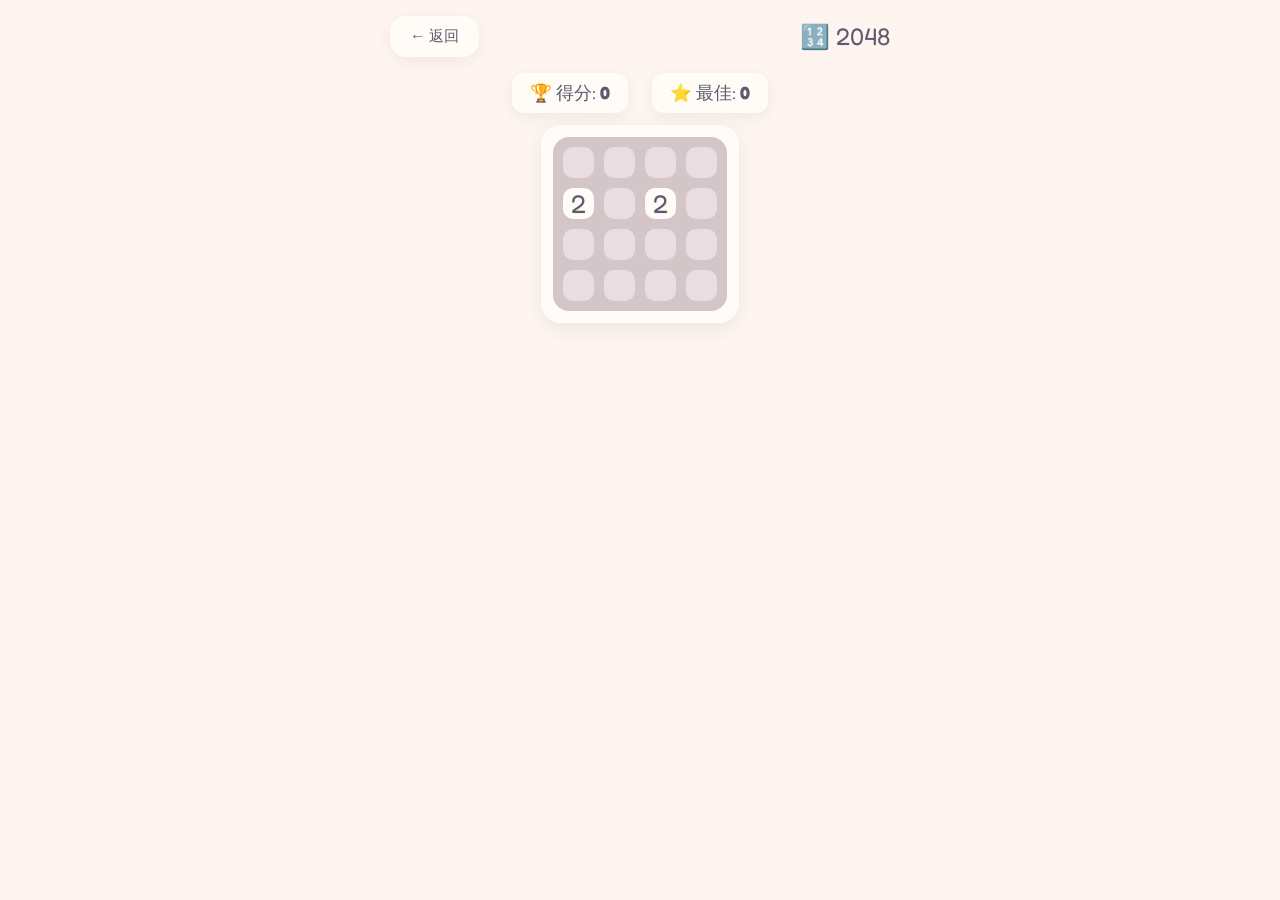
==== games/2048.html @ 721a524d "小游戏大厅：包含 6 款可玩小游戏的清新卡通风格网页 - 贪吃蛇、2048、记忆翻牌、扫雷、打地鼠、俄罗斯方块 - 清新马卡龙配色 + Fredoka One 字体 - 纯静态 HTML/CSS/JS" ====
<!DOCTYPE html>
<html lang="zh-CN">
<head>
  <meta charset="UTF-8">
  <meta name="viewport" content="width=device-width, initial-scale=1.0, user-scalable=no">
  <title>🔢 2048</title>
  <link href="https://fonts.googleapis.com/css2?family=Fredoka+One&family=Nunito:wght@400;600;700;800&display=swap" rel="stylesheet">
  <link rel="stylesheet" href="../css/style.css">
  <style>
    .grid-2048 {
      display: grid;
      grid-template-columns: repeat(4, 1fr);
      gap: 10px;
      width: 100%;
      max-width: 360px;
      background: #D4C5C9;
      border-radius: 16px;
      padding: 10px;
    }
    .cell-2048 {
      aspect-ratio: 1;
      background: #E8DDE0;
      border-radius: 10px;
      display: flex;
      align-items: center;
      justify-content: center;
      font-family: var(--font-display);
      font-size: 1.6rem;
      color: #776e70;
      transition: transform 0.12s var(--ease-bounce);
    }
    .cell-2048[data-value="2"] { background: #FFFBF7; color: #5C5C6E; }
    .cell-2048[data-value="4"] { background: #FFE8D6; color: #5C5C6E; }
    .cell-2048[data-value="8"] { background: #FFDAC1; color: #5C5C6E; }
    .cell-2048[data-value="16"] { background: #FFB5C2; color: #fff; font-size: 1.45rem; }
    .cell-2048[data-value="32"] { background: #FF9AA2; color: #fff; font-size: 1.45rem; }
    .cell-2048[data-value="64"] { background: #FF7B7B; color: #fff; font-size: 1.45rem; }
    .cell-2048[data-value="128"] { background: #FFDAC1; color: #fff; font-size: 1.25rem; }
    .cell-2048[data-value="256"] { background: #E2F0CB; color: #5C5C6E; font-size: 1.25rem; }
    .cell-2048[data-value="512"] { background: #B5EAD7; color: #5C5C6E; font-size: 1.25rem; }
    .cell-2048[data-value="1024"] { background: #B5D8EB; color: #fff; font-size: 1.1rem; }
    .cell-2048[data-value="2048"] { background: #C7CEEA; color: #fff; font-size: 1.1rem; animation: popIn 0.3s var(--ease-bounce); }
    .cell-2048[data-value="4096"] { background: #FFB5C2; color: #fff; font-size: 1rem; }
    .cell-2048.new-tile { animation: popIn 0.2s var(--ease-bounce); }
    .cell-2048.merged { animation: mergePop 0.25s var(--ease-bounce); }

    @keyframes mergePop {
      0% { transform: scale(0.85); }
      50% { transform: scale(1.15); }
      100% { transform: scale(1); }
    }

    @media (max-width: 420px) {
      .grid-2048 { gap: 6px; max-width: 300px; padding: 6px; }
      .cell-2048 { font-size: 1.2rem; border-radius: 8px; }
    }
  </style>
</head>
<body>
<div class="game-page">
  <div class="game-header">
    <button class="back-btn" onclick="window.location.href='../index.html'">← 返回</button>
    <span class="game-title">🔢 2048</span>
  </div>

  <div class="score-bar">
    <span class="score-item">🏆 得分: <strong id="score">0</strong></span>
    <span class="score-item">⭐ 最佳: <strong id="best">0</strong></span>
  </div>

  <div class="game-board">
    <div class="grid-2048" id="grid"></div>
  </div>

  <div class="dpad">
    <button class="dpad-btn dpad-up">▲</button>
    <button class="dpad-btn dpad-left">◀</button>
    <button class="dpad-btn dpad-right">▶</button>
    <button class="dpad-btn dpad-down">▼</button>
  </div>
</div>

<script src="../js/utils.js"></script>
<script>
(function() {
  const gridEl = document.getElementById('grid');
  const scoreEl = document.getElementById('score');
  const bestEl = document.getElementById('best');

  let grid = [];
  let score = 0;
  let bestScore = 0;

  function init() {
    grid = Array.from({ length: 4 }, () => Array(4).fill(0));
    score = 0;
    bestScore = loadBestScore('2048');
    scoreEl.textContent = '0';
    bestEl.textContent = bestScore;
    addRandomTile();
    addRandomTile();
    render();
  }

  function addRandomTile() {
    const empty = [];
    for (let r = 0; r < 4; r++)
      for (let c = 0; c < 4; c++)
        if (grid[r][c] === 0) empty.push({ r, c });
    if (empty.length === 0) return;
    const { r, c } = pickRandom(empty);
    grid[r][c] = Math.random() < 0.9 ? 2 : 4;
  }

  function render(mergedSet = null, newTiles = null) {
    gridEl.innerHTML = '';
    for (let r = 0; r < 4; r++) {
      for (let c = 0; c < 4; c++) {
        const cell = document.createElement('div');
        cell.className = 'cell-2048';
        const v = grid[r][c];
        cell.textContent = v || '';
        cell.dataset.value = v || '';
        const key = r * 4 + c;
        if (mergedSet && mergedSet.has(key)) cell.classList.add('merged');
        if (newTiles && newTiles.has(key)) cell.classList.add('new-tile');
        gridEl.appendChild(cell);
      }
    }
  }

  function move(dir) {
    const old = grid.map(row => [...row]);
    let merged = new Set();
    let newTiles = new Set();

    function slideRow(row) {
      let arr = row.filter(v => v !== 0);
      const mergedIdx = [];
      for (let i = 0; i < arr.length - 1; i++) {
        if (arr[i] === arr[i + 1]) {
          arr[i] *= 2;
          score += arr[i];
          mergedIdx.push(i);
          arr.splice(i + 1, 1);
        }
      }
      while (arr.length < 4) arr.push(0);
      return { arr, mergedIdx };
    }

    if (dir === 'left') {
      for (let r = 0; r < 4; r++) {
        const { arr, mergedIdx } = slideRow(grid[r]);
        mergedIdx.forEach(i => merged.add(r * 4 + i));
        for (let c = 0; c < 4; c++) {
          if (grid[r][c] !== arr[c] && arr[c] !== 0) newTiles.add(r * 4 + c);
          grid[r][c] = arr[c];
        }
      }
    } else if (dir === 'right') {
      for (let r = 0; r < 4; r++) {
        const rev = [...grid[r]].reverse();
        const { arr, mergedIdx } = slideRow(rev);
        const result = [...arr].reverse();
        mergedIdx.forEach(i => merged.add(r * 4 + (3 - i)));
        for (let c = 0; c < 4; c++) {
          if (grid[r][c] !== result[c] && result[c] !== 0) newTiles.add(r * 4 + c);
          grid[r][c] = result[c];
        }
      }
    } else if (dir === 'up') {
      for (let c = 0; c < 4; c++) {
        let col = [grid[0][c], grid[1][c], grid[2][c], grid[3][c]];
        const { arr, mergedIdx } = slideRow(col);
        mergedIdx.forEach(i => merged.add(i * 4 + c));
        for (let r = 0; r < 4; r++) {
          if (grid[r][c] !== arr[r] && arr[r] !== 0) newTiles.add(r * 4 + c);
          grid[r][c] = arr[r];
        }
      }
    } else if (dir === 'down') {
      for (let c = 0; c < 4; c++) {
        let col = [grid[3][c], grid[2][c], grid[1][c], grid[0][c]];
        const { arr, mergedIdx } = slideRow(col);
        const result = [...arr].reverse();
        mergedIdx.forEach(i => merged.add((3 - i) * 4 + c));
        for (let r = 0; r < 4; r++) {
          if (grid[r][c] !== result[r] && result[r] !== 0) newTiles.add(r * 4 + c);
          grid[r][c] = result[r];
        }
      }
    }

    // Check if grid changed
    const changed = !grid.every((row, r) => row.every((v, c) => v === old[r][c]));
    if (!changed) return;

    addRandomTile();
    scoreEl.textContent = score;

    if (score > bestScore) {
      bestScore = score;
      saveBestScore('2048', score);
      bestEl.textContent = bestScore;
    }

    render(merged, newTiles);

    // Check win/lose
    if (grid.some(row => row.some(v => v >= 2048))) {
      setTimeout(() => {
        showConfetti(80);
        showModal({
          emoji: '🎉',
          title: '恭喜！',
          message: `你达到了 2048！\n得分: ${score}`,
          buttons: [
            { text: '继续挑战', cls: 'btn-primary', onClick: () => {} },
            { text: '再来一局', cls: 'btn-mint', onClick: init },
            { text: '返回大厅', cls: 'btn-secondary', onClick: () => { window.location.href = '../index.html'; } }
          ]
        });
      }, 300);
    }

    if (isGameOver()) {
      setTimeout(() => {
        showModal({
          emoji: '😢',
          title: '游戏结束',
          message: `无法移动了！\n得分: ${score}`,
          buttons: [
            { text: '再来一局', cls: 'btn-primary', onClick: init },
            { text: '返回大厅', cls: 'btn-secondary', onClick: () => { window.location.href = '../index.html'; } }
          ]
        });
      }, 400);
    }
  }

  function isGameOver() {
    for (let r = 0; r < 4; r++)
      for (let c = 0; c < 4; c++) {
        if (grid[r][c] === 0) return false;
        if (r < 3 && grid[r][c] === grid[r + 1][c]) return false;
        if (c < 3 && grid[r][c] === grid[r][c + 1]) return false;
      }
    return true;
  }

  // Keyboard
  document.addEventListener('keydown', (e) => {
    const map = { ArrowUp: 'up', ArrowDown: 'down', ArrowLeft: 'left', ArrowRight: 'right', w: 'up', s: 'down', a: 'left', d: 'right' };
    if (map[e.key]) { move(map[e.key]); e.preventDefault(); }
  });

  // Swipe
  detectSwipe(gridEl, (dir) => move(dir));

  // D-pad
  setupDpad({
    up: () => move('up'),
    down: () => move('down'),
    left: () => move('left'),
    right: () => move('right'),
  });

  init();
})();
</script>
</body>
</html>
---- css/style.css ----
/* ===== CSS Variables ===== */
:root {
  --pink: #FFB5C2;
  --mint: #B5EAD7;
  --lavender: #C7CEEA;
  --peach: #FFDAC1;
  --light-green: #E2F0CB;
  --sky-blue: #B5D8EB;
  --warm-yellow: #FFF1B0;
  --white: #FFFBF7;
  --bg: #FFF5F0;
  --text: #5C5C6E;
  --text-light: #8A8A9E;

  --radius-card: 20px;
  --radius-btn: 16px;
  --radius-game: 12px;
  --shadow-soft: 0 4px 16px rgba(0,0,0,0.06);
  --shadow-hover: 0 8px 28px rgba(0,0,0,0.10);
  --shadow-card: 0 6px 20px rgba(0,0,0,0.07);

  --font-display: 'Fredoka One', cursive, sans-serif;
  --font-body: 'Nunito', 'Segoe UI', sans-serif;
  --ease-bounce: cubic-bezier(0.34, 1.56, 0.64, 1);
  --ease-smooth: cubic-bezier(0.4, 0, 0.2, 1);
}

/* ===== Reset & Base ===== */
*, *::before, *::after { box-sizing: border-box; margin: 0; padding: 0; }

html { font-size: 16px; -webkit-tap-highlight-color: transparent; }

body {
  font-family: var(--font-body);
  background: var(--bg);
  color: var(--text);
  min-height: 100vh;
  animation: fadeSlideIn 0.4s var(--ease-smooth) both;
  -webkit-font-smoothing: antialiased;
}

@keyframes fadeSlideIn {
  from { opacity: 0; transform: translateY(16px); }
  to { opacity: 1; transform: translateY(0); }
}

a { text-decoration: none; color: inherit; }
img { display: block; max-width: 100%; }

/* ===== Utility ===== */
.container { max-width: 900px; margin: 0 auto; padding: 24px 20px; }

/* ===== Header ===== */
.lobby-header { text-align: center; padding: 40px 20px 20px; }
.lobby-header .logo { font-size: 3rem; margin-bottom: 8px; }
.lobby-header h1 {
  font-family: var(--font-display);
  font-size: 2.6rem;
  color: var(--text);
  letter-spacing: 0.02em;
}
.lobby-header .subtitle {
  font-size: 1.1rem;
  color: var(--text-light);
  margin-top: 6px;
}

/* ===== Game Card Grid ===== */
.game-grid {
  display: grid;
  grid-template-columns: repeat(auto-fill, minmax(250px, 1fr));
  gap: 28px;
  padding: 8px 0 40px;
}

/* ===== Game Card ===== */
.game-card {
  display: flex;
  flex-direction: column;
  align-items: center;
  gap: 12px;
  padding: 36px 20px 28px;
  background: var(--white);
  border-radius: var(--radius-card);
  box-shadow: var(--shadow-card);
  cursor: pointer;
  transition: transform 0.3s var(--ease-bounce), box-shadow 0.3s var(--ease-smooth);
  user-select: none;
}
.game-card:hover {
  transform: scale(1.04);
  box-shadow: var(--shadow-hover);
}
.game-card:active { transform: scale(0.97); }
.game-card .card-icon { font-size: 3.6rem; line-height: 1; }
.game-card .card-title {
  font-family: var(--font-display);
  font-size: 1.35rem;
  color: var(--text);
}
.game-card .card-desc {
  font-size: 0.92rem;
  color: var(--text-light);
  text-align: center;
}

/* ===== Game Page Layout ===== */
.game-page {
  display: flex;
  flex-direction: column;
  align-items: center;
  min-height: 100vh;
  padding: 16px;
}

.game-header {
  display: flex;
  align-items: center;
  justify-content: space-between;
  width: 100%;
  max-width: 500px;
  margin-bottom: 16px;
}

.back-btn {
  display: inline-flex;
  align-items: center;
  gap: 6px;
  font-family: var(--font-body);
  font-size: 0.95rem;
  color: var(--text);
  background: var(--white);
  border: none;
  border-radius: var(--radius-btn);
  padding: 10px 20px;
  cursor: pointer;
  box-shadow: var(--shadow-soft);
  transition: transform 0.2s var(--ease-bounce), box-shadow 0.2s var(--ease-smooth);
}
.back-btn:hover { transform: scale(1.06); box-shadow: var(--shadow-hover); }
.back-btn:active { transform: scale(0.95); }

.game-title {
  font-family: var(--font-display);
  font-size: 1.5rem;
  color: var(--text);
}

/* ===== Score Display ===== */
.score-bar {
  display: flex;
  justify-content: center;
  gap: 24px;
  flex-wrap: wrap;
  width: 100%;
  max-width: 500px;
  margin-bottom: 12px;
}
.score-item {
  font-family: var(--font-display);
  font-size: 1.1rem;
  color: var(--text);
  background: var(--white);
  padding: 8px 18px;
  border-radius: 12px;
  box-shadow: var(--shadow-soft);
}

/* ===== Buttons ===== */
.btn {
  display: inline-block;
  font-family: var(--font-display);
  font-size: 1rem;
  border: none;
  border-radius: var(--radius-btn);
  padding: 12px 28px;
  cursor: pointer;
  box-shadow: var(--shadow-soft);
  transition: transform 0.2s var(--ease-bounce), box-shadow 0.2s var(--ease-smooth);
}
.btn:hover { transform: scale(1.05); }
.btn:active { transform: scale(0.95); }

.btn-primary { background: var(--pink); color: #fff; }
.btn-secondary { background: var(--lavender); color: #fff; }
.btn-mint { background: var(--mint); color: var(--text); }
.btn-peach { background: var(--peach); color: var(--text); }

/* ===== Modal ===== */
.modal-overlay {
  position: fixed; inset: 0;
  background: rgba(0,0,0,0.3);
  display: flex; align-items: center; justify-content: center;
  z-index: 100;
  animation: fadeIn 0.2s var(--ease-smooth) both;
}
@keyframes fadeIn { from { opacity: 0; } to { opacity: 1; } }

.modal {
  background: var(--white);
  border-radius: var(--radius-card);
  padding: 36px 28px 28px;
  text-align: center;
  max-width: 340px;
  width: 90%;
  box-shadow: var(--shadow-hover);
  animation: popIn 0.35s var(--ease-bounce) both;
}
@keyframes popIn {
  from { opacity: 0; transform: scale(0.8); }
  to { opacity: 1; transform: scale(1); }
}
.modal .modal-emoji { font-size: 3.5rem; margin-bottom: 12px; }
.modal .modal-title {
  font-family: var(--font-display);
  font-size: 1.5rem;
  color: var(--text);
  margin-bottom: 8px;
}
.modal .modal-msg {
  font-size: 1rem;
  color: var(--text-light);
  margin-bottom: 20px;
  line-height: 1.5;
}
.modal .btn { margin: 4px 6px; }

/* ===== Confetti ===== */
.confetti-piece {
  position: fixed;
  width: 10px; height: 10px;
  border-radius: 2px;
  z-index: 200;
  pointer-events: none;
  animation: confettiFall linear forwards;
}
@keyframes confettiFall {
  0% { opacity: 1; transform: translateY(0) rotate(0deg) scale(1); }
  100% { opacity: 0; transform: translateY(100vh) rotate(720deg) scale(0.3); }
}

/* ===== Game Board Common ===== */
.game-board {
  background: var(--white);
  border-radius: var(--radius-card);
  box-shadow: var(--shadow-card);
  padding: 12px;
  touch-action: manipulation;
}

/* ===== Mobile D-Pad ===== */
.dpad {
  display: none;
  grid-template-areas: ". up ." "left . right" ". down .";
  grid-template-columns: repeat(3, 56px);
  grid-template-rows: repeat(3, 56px);
  gap: 6px;
  margin-top: 16px;
}
.dpad.visible { display: grid; }
.dpad-btn {
  width: 56px; height: 56px;
  border: none; border-radius: 14px;
  background: var(--white);
  box-shadow: var(--shadow-soft);
  font-size: 1.4rem;
  cursor: pointer;
  display: flex; align-items: center; justify-content: center;
  transition: transform 0.1s ease, box-shadow 0.1s ease;
  -webkit-user-select: none; user-select: none;
  touch-action: manipulation;
}
.dpad-btn:active { transform: scale(0.9); box-shadow: inset 0 2px 6px rgba(0,0,0,0.1); }
.dpad-up { grid-area: up; }
.dpad-down { grid-area: down; }
.dpad-left { grid-area: left; }
.dpad-right { grid-area: right; }

/* ===== Responsive ===== */
@media (max-width: 600px) {
  .lobby-header { padding: 28px 12px 12px; }
  .lobby-header h1 { font-size: 1.8rem; }
  .lobby-header .subtitle { font-size: 0.95rem; }
  .game-grid { grid-template-columns: repeat(2, 1fr); gap: 16px; padding: 8px 8px 32px; }
  .game-card { padding: 24px 12px 20px; gap: 8px; }
  .game-card .card-icon { font-size: 2.6rem; }
  .game-card .card-title { font-size: 1.1rem; }

  .game-header { padding: 0 4px; }
  .back-btn { padding: 8px 14px; font-size: 0.85rem; }
  .game-title { font-size: 1.2rem; }
  .score-bar { gap: 12px; }
  .score-item { font-size: 0.9rem; padding: 6px 12px; }

  .dpad.visible { display: grid; }

  .container { padding: 12px 12px; }
}
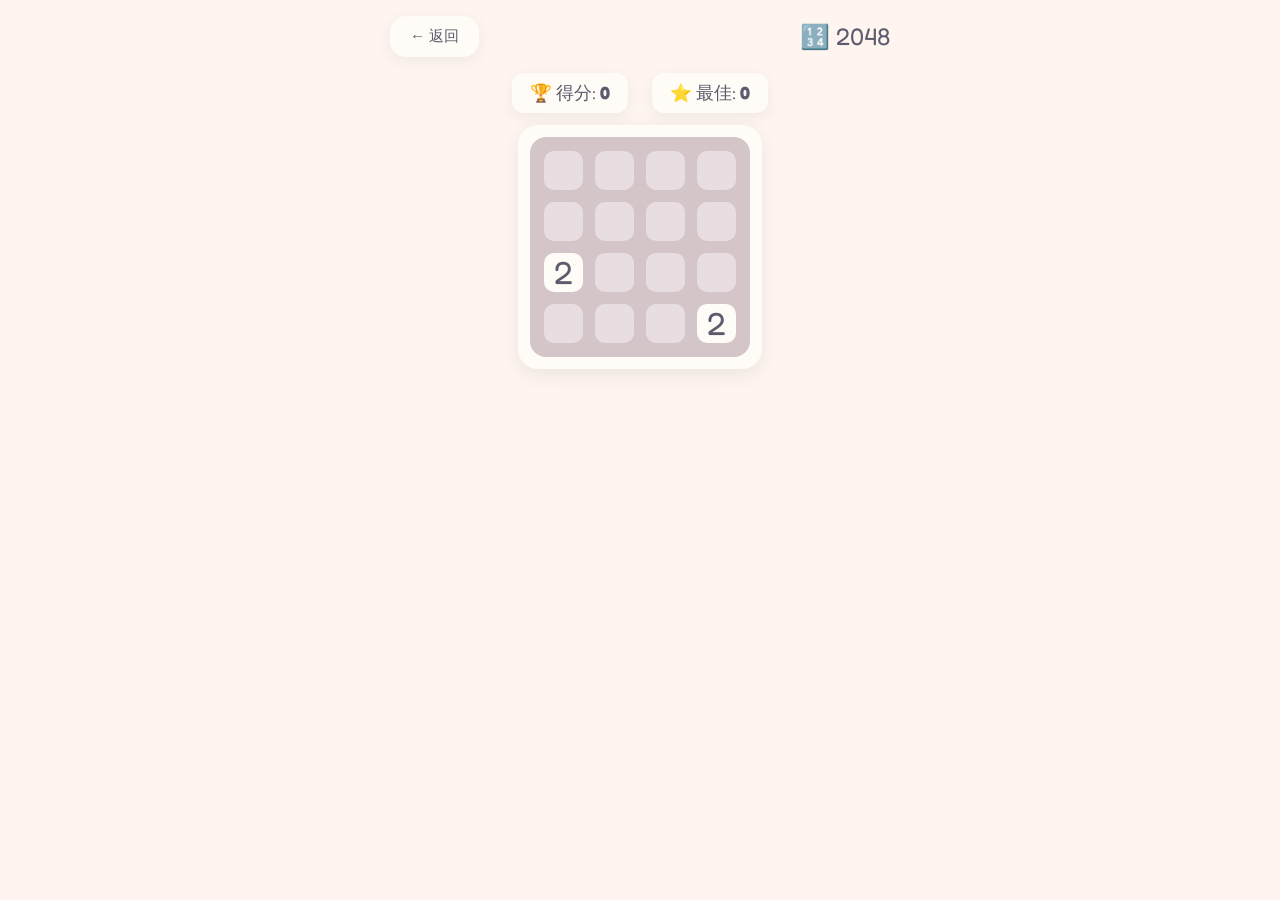
==== commit 17ff9082: "修复游戏 Bug：布局错误和尺寸过小 - 记忆翻牌：修复 class 名 game-board → memory-board，卡片从一列变为 4x4 网格 - 扫雷：修复 class 名 game-b" ====
--- a/games/2048.html
+++ b/games/2048.html
@@ -10,12 +10,12 @@
     .grid-2048 {
       display: grid;
       grid-template-columns: repeat(4, 1fr);
-      gap: 10px;
+      gap: 12px;
       width: 100%;
-      max-width: 360px;
+      max-width: 480px;
       background: #D4C5C9;
       border-radius: 16px;
-      padding: 10px;
+      padding: 14px;
     }
     .cell-2048 {
       aspect-ratio: 1;
@@ -25,7 +25,7 @@
       align-items: center;
       justify-content: center;
       font-family: var(--font-display);
-      font-size: 1.6rem;
+      font-size: 2rem;
       color: #776e70;
       transition: transform 0.12s var(--ease-bounce);
     }
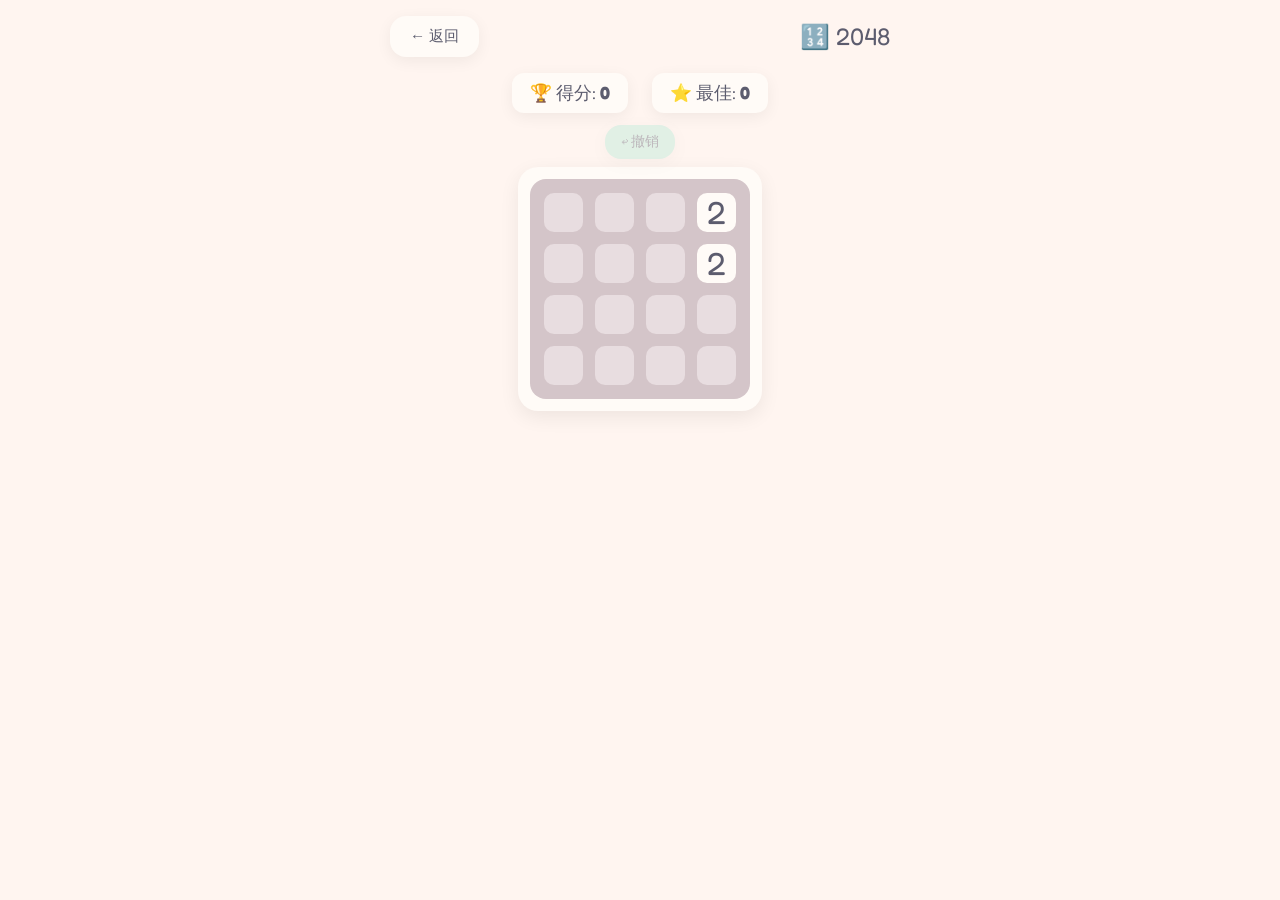
==== commit 81ec6921: "全面增强所有游戏的可玩性 贪吃蛇：暂停功能(P键)、慢/中/快三档速度、随机金色食物(⭐+3分)、粒子特效增强 2048：撤销功能(Ctrl+Z)、历史记录最多20步、合并动画更流畅 记忆翻牌：开局预" ====
--- a/games/2048.html
+++ b/games/2048.html
@@ -7,53 +7,25 @@
   <link href="https://fonts.googleapis.com/css2?family=Fredoka+One&family=Nunito:wght@400;600;700;800&display=swap" rel="stylesheet">
   <link rel="stylesheet" href="../css/style.css">
   <style>
-    .grid-2048 {
-      display: grid;
-      grid-template-columns: repeat(4, 1fr);
-      gap: 12px;
-      width: 100%;
-      max-width: 480px;
-      background: #D4C5C9;
-      border-radius: 16px;
-      padding: 14px;
-    }
-    .cell-2048 {
-      aspect-ratio: 1;
-      background: #E8DDE0;
-      border-radius: 10px;
-      display: flex;
-      align-items: center;
-      justify-content: center;
-      font-family: var(--font-display);
-      font-size: 2rem;
-      color: #776e70;
-      transition: transform 0.12s var(--ease-bounce);
-    }
+    .grid-2048 { display: grid; grid-template-columns: repeat(4, 1fr); gap: 12px; width: 100%; max-width: 480px; background: #D4C5C9; border-radius: 16px; padding: 14px; }
+    .cell-2048 { aspect-ratio: 1; background: #E8DDE0; border-radius: 10px; display: flex; align-items: center; justify-content: center; font-family: var(--font-display); font-size: 2rem; color: #776e70; transition: all 0.12s var(--ease-bounce); }
     .cell-2048[data-value="2"] { background: #FFFBF7; color: #5C5C6E; }
     .cell-2048[data-value="4"] { background: #FFE8D6; color: #5C5C6E; }
     .cell-2048[data-value="8"] { background: #FFDAC1; color: #5C5C6E; }
-    .cell-2048[data-value="16"] { background: #FFB5C2; color: #fff; font-size: 1.45rem; }
-    .cell-2048[data-value="32"] { background: #FF9AA2; color: #fff; font-size: 1.45rem; }
-    .cell-2048[data-value="64"] { background: #FF7B7B; color: #fff; font-size: 1.45rem; }
-    .cell-2048[data-value="128"] { background: #FFDAC1; color: #fff; font-size: 1.25rem; }
-    .cell-2048[data-value="256"] { background: #E2F0CB; color: #5C5C6E; font-size: 1.25rem; }
-    .cell-2048[data-value="512"] { background: #B5EAD7; color: #5C5C6E; font-size: 1.25rem; }
-    .cell-2048[data-value="1024"] { background: #B5D8EB; color: #fff; font-size: 1.1rem; }
-    .cell-2048[data-value="2048"] { background: #C7CEEA; color: #fff; font-size: 1.1rem; animation: popIn 0.3s var(--ease-bounce); }
-    .cell-2048[data-value="4096"] { background: #FFB5C2; color: #fff; font-size: 1rem; }
+    .cell-2048[data-value="16"] { background: #FFB5C2; color: #fff; font-size: 1.6rem; }
+    .cell-2048[data-value="32"] { background: #FF9AA2; color: #fff; font-size: 1.6rem; }
+    .cell-2048[data-value="64"] { background: #FF7B7B; color: #fff; font-size: 1.6rem; }
+    .cell-2048[data-value="128"] { background: #FFDAC1; color: #fff; font-size: 1.4rem; }
+    .cell-2048[data-value="256"] { background: #E2F0CB; color: #5C5C6E; font-size: 1.4rem; }
+    .cell-2048[data-value="512"] { background: #B5EAD7; color: #5C5C6E; font-size: 1.4rem; }
+    .cell-2048[data-value="1024"] { background: #B5D8EB; color: #fff; font-size: 1.2rem; }
+    .cell-2048[data-value="2048"] { background: #C7CEEA; color: #fff; font-size: 1.2rem; animation: tileWin 0.5s var(--ease-bounce); }
+    .cell-2048[data-value="4096"] { background: #FFB5C2; color: #fff; font-size: 1.1rem; }
     .cell-2048.new-tile { animation: popIn 0.2s var(--ease-bounce); }
     .cell-2048.merged { animation: mergePop 0.25s var(--ease-bounce); }
-
-    @keyframes mergePop {
-      0% { transform: scale(0.85); }
-      50% { transform: scale(1.15); }
-      100% { transform: scale(1); }
-    }
-
-    @media (max-width: 420px) {
-      .grid-2048 { gap: 6px; max-width: 300px; padding: 6px; }
-      .cell-2048 { font-size: 1.2rem; border-radius: 8px; }
-    }
+    @keyframes mergePop { 0% { transform: scale(0.7); } 50% { transform: scale(1.2); } 100% { transform: scale(1); } }
+    @keyframes tileWin { 0% { transform: scale(1); } 25% { transform: scale(1.25); } 50% { transform: scale(0.95); } 75% { transform: scale(1.1); } 100% { transform: scale(1); } }
+    @media (max-width: 500px) { .grid-2048 { gap: 8px; max-width: 360px; padding: 8px; } .cell-2048 { font-size: 1.5rem; border-radius: 8px; } }
   </style>
 </head>
 <body>
@@ -62,16 +34,14 @@
     <button class="back-btn" onclick="window.location.href='../index.html'">← 返回</button>
     <span class="game-title">🔢 2048</span>
   </div>
-
   <div class="score-bar">
     <span class="score-item">🏆 得分: <strong id="score">0</strong></span>
     <span class="score-item">⭐ 最佳: <strong id="best">0</strong></span>
   </div>
-
-  <div class="game-board">
-    <div class="grid-2048" id="grid"></div>
+  <div style="display:flex;gap:8px;margin-bottom:8px;">
+    <button class="btn btn-mint" id="undoBtn" style="font-size:0.85rem;padding:8px 16px;">↩ 撤销</button>
   </div>
-
+  <div class="game-board"><div class="grid-2048" id="grid"></div></div>
   <div class="dpad">
     <button class="dpad-btn dpad-up">▲</button>
     <button class="dpad-btn dpad-left">◀</button>
@@ -86,27 +56,35 @@
   const gridEl = document.getElementById('grid');
   const scoreEl = document.getElementById('score');
   const bestEl = document.getElementById('best');
+  const undoBtn = document.getElementById('undoBtn');
 
-  let grid = [];
-  let score = 0;
-  let bestScore = 0;
+  let grid = [], score = 0;
+  let history = [];
 
   function init() {
     grid = Array.from({ length: 4 }, () => Array(4).fill(0));
-    score = 0;
-    bestScore = loadBestScore('2048');
+    score = 0; history = [];
     scoreEl.textContent = '0';
-    bestEl.textContent = bestScore;
-    addRandomTile();
-    addRandomTile();
+    bestEl.textContent = loadBestScore('2048');
+    undoBtn.style.opacity = '0.4';
+    addRandomTile(); addRandomTile();
     render();
+  }
+
+  function saveState() { history.push({ grid: grid.map(r => [...r]), score }); if (history.length > 20) history.shift(); undoBtn.style.opacity = '1'; }
+
+  function undo() {
+    if (history.length === 0) return;
+    const prev = history.pop();
+    grid = prev.grid; score = prev.score;
+    scoreEl.textContent = score;
+    render();
+    if (history.length === 0) undoBtn.style.opacity = '0.4';
   }
 
   function addRandomTile() {
     const empty = [];
-    for (let r = 0; r < 4; r++)
-      for (let c = 0; c < 4; c++)
-        if (grid[r][c] === 0) empty.push({ r, c });
+    for (let r = 0; r < 4; r++) for (let c = 0; c < 4; c++) if (grid[r][c] === 0) empty.push({ r, c });
     if (empty.length === 0) return;
     const { r, c } = pickRandom(empty);
     grid[r][c] = Math.random() < 0.9 ? 2 : 4;
@@ -114,157 +92,76 @@
 
   function render(mergedSet = null, newTiles = null) {
     gridEl.innerHTML = '';
-    for (let r = 0; r < 4; r++) {
+    for (let r = 0; r < 4; r++)
       for (let c = 0; c < 4; c++) {
-        const cell = document.createElement('div');
-        cell.className = 'cell-2048';
-        const v = grid[r][c];
-        cell.textContent = v || '';
-        cell.dataset.value = v || '';
+        const cell = document.createElement('div'); cell.className = 'cell-2048';
+        const v = grid[r][c]; cell.textContent = v || ''; cell.dataset.value = v || '';
         const key = r * 4 + c;
         if (mergedSet && mergedSet.has(key)) cell.classList.add('merged');
         if (newTiles && newTiles.has(key)) cell.classList.add('new-tile');
         gridEl.appendChild(cell);
       }
-    }
   }
 
   function move(dir) {
     const old = grid.map(row => [...row]);
-    let merged = new Set();
-    let newTiles = new Set();
+    let merged = new Set(), newTiles = new Set();
 
     function slideRow(row) {
-      let arr = row.filter(v => v !== 0);
-      const mergedIdx = [];
-      for (let i = 0; i < arr.length - 1; i++) {
-        if (arr[i] === arr[i + 1]) {
-          arr[i] *= 2;
-          score += arr[i];
-          mergedIdx.push(i);
-          arr.splice(i + 1, 1);
-        }
-      }
+      let arr = row.filter(v => v !== 0); const mergedIdx = [];
+      for (let i = 0; i < arr.length - 1; i++) { if (arr[i] === arr[i + 1]) { arr[i] *= 2; score += arr[i]; mergedIdx.push(i); arr.splice(i + 1, 1); } }
       while (arr.length < 4) arr.push(0);
       return { arr, mergedIdx };
     }
 
-    if (dir === 'left') {
-      for (let r = 0; r < 4; r++) {
-        const { arr, mergedIdx } = slideRow(grid[r]);
-        mergedIdx.forEach(i => merged.add(r * 4 + i));
-        for (let c = 0; c < 4; c++) {
-          if (grid[r][c] !== arr[c] && arr[c] !== 0) newTiles.add(r * 4 + c);
-          grid[r][c] = arr[c];
-        }
+    const processors = {
+      left: () => {
+        for (let r = 0; r < 4; r++) { const { arr, mergedIdx } = slideRow(grid[r]); mergedIdx.forEach(i => merged.add(r * 4 + i)); for (let c = 0; c < 4; c++) { if (grid[r][c] !== arr[c] && arr[c] !== 0) newTiles.add(r * 4 + c); grid[r][c] = arr[c]; } }
+      },
+      right: () => {
+        for (let r = 0; r < 4; r++) { const rev = [...grid[r]].reverse(); const { arr, mergedIdx } = slideRow(rev); const result = [...arr].reverse(); mergedIdx.forEach(i => merged.add(r * 4 + (3 - i))); for (let c = 0; c < 4; c++) { if (grid[r][c] !== result[c] && result[c] !== 0) newTiles.add(r * 4 + c); grid[r][c] = result[c]; } }
+      },
+      up: () => {
+        for (let c = 0; c < 4; c++) { let col = [grid[0][c],grid[1][c],grid[2][c],grid[3][c]]; const { arr, mergedIdx } = slideRow(col); mergedIdx.forEach(i => merged.add(i * 4 + c)); for (let r = 0; r < 4; r++) { if (grid[r][c] !== arr[r] && arr[r] !== 0) newTiles.add(r * 4 + c); grid[r][c] = arr[r]; } }
+      },
+      down: () => {
+        for (let c = 0; c < 4; c++) { let col = [grid[3][c],grid[2][c],grid[1][c],grid[0][c]]; const { arr, mergedIdx } = slideRow(col); const result = [...arr].reverse(); mergedIdx.forEach(i => merged.add((3 - i) * 4 + c)); for (let r = 0; r < 4; r++) { if (grid[r][c] !== result[r] && result[r] !== 0) newTiles.add(r * 4 + c); grid[r][c] = result[r]; } }
       }
-    } else if (dir === 'right') {
-      for (let r = 0; r < 4; r++) {
-        const rev = [...grid[r]].reverse();
-        const { arr, mergedIdx } = slideRow(rev);
-        const result = [...arr].reverse();
-        mergedIdx.forEach(i => merged.add(r * 4 + (3 - i)));
-        for (let c = 0; c < 4; c++) {
-          if (grid[r][c] !== result[c] && result[c] !== 0) newTiles.add(r * 4 + c);
-          grid[r][c] = result[c];
-        }
-      }
-    } else if (dir === 'up') {
-      for (let c = 0; c < 4; c++) {
-        let col = [grid[0][c], grid[1][c], grid[2][c], grid[3][c]];
-        const { arr, mergedIdx } = slideRow(col);
-        mergedIdx.forEach(i => merged.add(i * 4 + c));
-        for (let r = 0; r < 4; r++) {
-          if (grid[r][c] !== arr[r] && arr[r] !== 0) newTiles.add(r * 4 + c);
-          grid[r][c] = arr[r];
-        }
-      }
-    } else if (dir === 'down') {
-      for (let c = 0; c < 4; c++) {
-        let col = [grid[3][c], grid[2][c], grid[1][c], grid[0][c]];
-        const { arr, mergedIdx } = slideRow(col);
-        const result = [...arr].reverse();
-        mergedIdx.forEach(i => merged.add((3 - i) * 4 + c));
-        for (let r = 0; r < 4; r++) {
-          if (grid[r][c] !== result[r] && result[r] !== 0) newTiles.add(r * 4 + c);
-          grid[r][c] = result[r];
-        }
-      }
-    }
+    };
+    processors[dir]();
 
-    // Check if grid changed
     const changed = !grid.every((row, r) => row.every((v, c) => v === old[r][c]));
     if (!changed) return;
 
+    saveState();
     addRandomTile();
     scoreEl.textContent = score;
-
-    if (score > bestScore) {
-      bestScore = score;
-      saveBestScore('2048', score);
-      bestEl.textContent = bestScore;
-    }
-
+    if (score > loadBestScore('2048')) { saveBestScore('2048', score); bestEl.textContent = score; }
     render(merged, newTiles);
 
-    // Check win/lose
     if (grid.some(row => row.some(v => v >= 2048))) {
-      setTimeout(() => {
-        showConfetti(80);
-        showModal({
-          emoji: '🎉',
-          title: '恭喜！',
-          message: `你达到了 2048！\n得分: ${score}`,
-          buttons: [
-            { text: '继续挑战', cls: 'btn-primary', onClick: () => {} },
-            { text: '再来一局', cls: 'btn-mint', onClick: init },
-            { text: '返回大厅', cls: 'btn-secondary', onClick: () => { window.location.href = '../index.html'; } }
-          ]
-        });
-      }, 300);
+      setTimeout(() => { showConfetti(80); showModal({ emoji: '🎉', title: '恭喜！', message: `你达到了 2048！\n得分: ${score}`, buttons: [{ text: '继续挑战', cls: 'btn-primary', onClick: () => {} }, { text: '再来一局', cls: 'btn-mint', onClick: init }, { text: '返回大厅', cls: 'btn-secondary', onClick: () => { window.location.href = '../index.html'; } }] }); }, 300);
     }
-
     if (isGameOver()) {
-      setTimeout(() => {
-        showModal({
-          emoji: '😢',
-          title: '游戏结束',
-          message: `无法移动了！\n得分: ${score}`,
-          buttons: [
-            { text: '再来一局', cls: 'btn-primary', onClick: init },
-            { text: '返回大厅', cls: 'btn-secondary', onClick: () => { window.location.href = '../index.html'; } }
-          ]
-        });
-      }, 400);
+      setTimeout(() => { showModal({ emoji: '😢', title: '游戏结束', message: `无法移动了！\n得分: ${score}`, buttons: [{ text: '再来一局', cls: 'btn-primary', onClick: init }, { text: '返回大厅', cls: 'btn-secondary', onClick: () => { window.location.href = '../index.html'; } }] }); }, 400);
     }
   }
 
   function isGameOver() {
-    for (let r = 0; r < 4; r++)
-      for (let c = 0; c < 4; c++) {
-        if (grid[r][c] === 0) return false;
-        if (r < 3 && grid[r][c] === grid[r + 1][c]) return false;
-        if (c < 3 && grid[r][c] === grid[r][c + 1]) return false;
-      }
+    for (let r = 0; r < 4; r++) for (let c = 0; c < 4; c++) { if (grid[r][c] === 0) return false; if (r < 3 && grid[r][c] === grid[r + 1][c]) return false; if (c < 3 && grid[r][c] === grid[r][c + 1]) return false; }
     return true;
   }
 
-  // Keyboard
+  undoBtn.addEventListener('click', undo);
+
   document.addEventListener('keydown', (e) => {
+    if (e.ctrlKey && e.key === 'z') { e.preventDefault(); undo(); return; }
     const map = { ArrowUp: 'up', ArrowDown: 'down', ArrowLeft: 'left', ArrowRight: 'right', w: 'up', s: 'down', a: 'left', d: 'right' };
     if (map[e.key]) { move(map[e.key]); e.preventDefault(); }
   });
 
-  // Swipe
   detectSwipe(gridEl, (dir) => move(dir));
-
-  // D-pad
-  setupDpad({
-    up: () => move('up'),
-    down: () => move('down'),
-    left: () => move('left'),
-    right: () => move('right'),
-  });
+  setupDpad({ up: () => move('up'), down: () => move('down'), left: () => move('left'), right: () => move('right') });
 
   init();
 })();
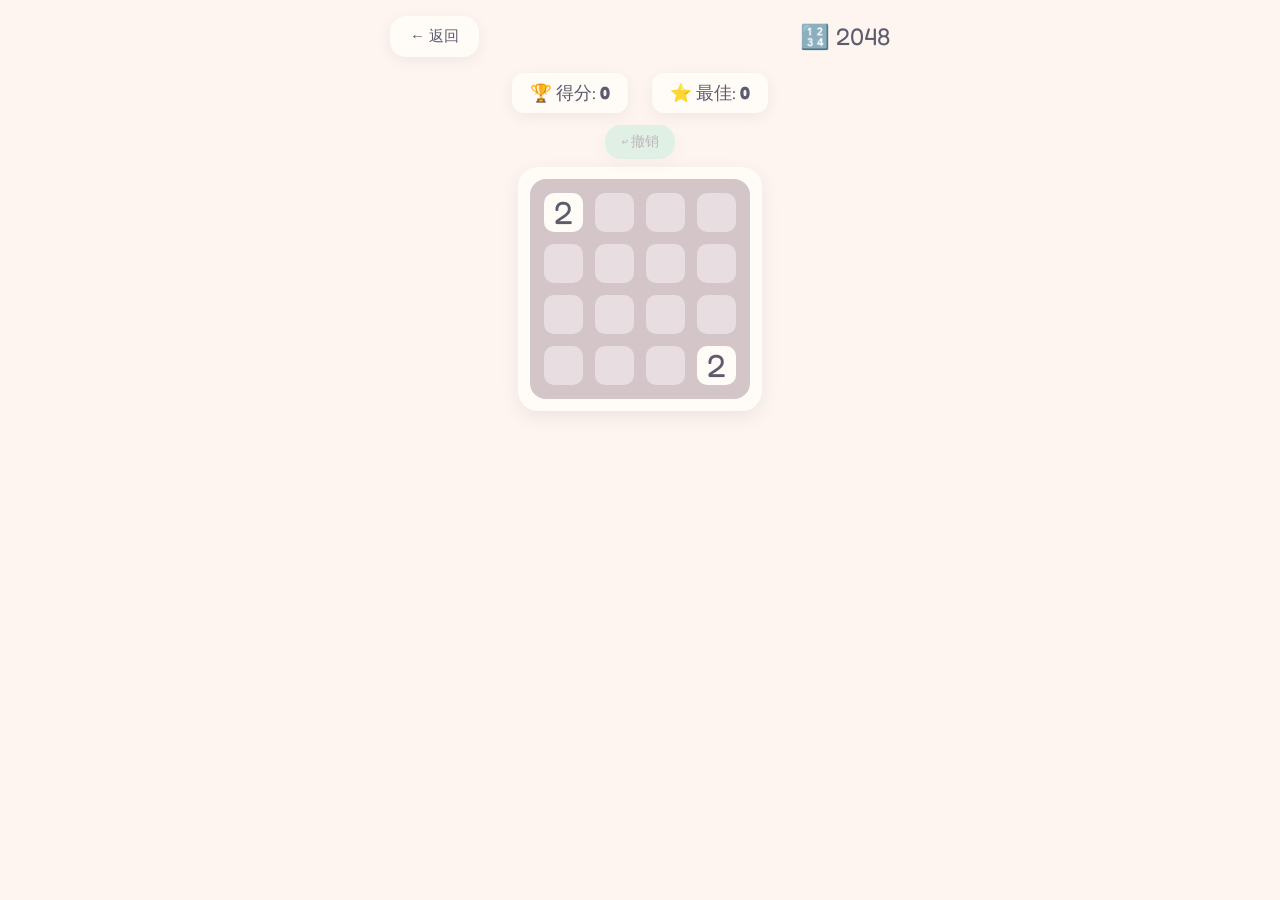
==== commit 64be7b92: "深度增强所有游戏的可玩性 贪吃蛇：穿墙模式(可切换)、毒食物☠️(-2分+缩短蛇身)、障碍物🧱(每8分新增)、金食物⭐(+3分) 2048：成就系统(首次128/256/512/1024/2048弹出" ====
--- a/games/2048.html
+++ b/games/2048.html
@@ -7,8 +7,8 @@
   <link href="https://fonts.googleapis.com/css2?family=Fredoka+One&family=Nunito:wght@400;600;700;800&display=swap" rel="stylesheet">
   <link rel="stylesheet" href="../css/style.css">
   <style>
-    .grid-2048 { display: grid; grid-template-columns: repeat(4, 1fr); gap: 12px; width: 100%; max-width: 480px; background: #D4C5C9; border-radius: 16px; padding: 14px; }
-    .cell-2048 { aspect-ratio: 1; background: #E8DDE0; border-radius: 10px; display: flex; align-items: center; justify-content: center; font-family: var(--font-display); font-size: 2rem; color: #776e70; transition: all 0.12s var(--ease-bounce); }
+    .grid-2048 { display: grid; grid-template-columns: repeat(4, 1fr); gap: 12px; width: 100%; max-width: 480px; background: #D4C5C9; border-radius: 16px; padding: 14px; position: relative; }
+    .cell-2048 { aspect-ratio: 1; background: #E8DDE0; border-radius: 10px; display: flex; align-items: center; justify-content: center; font-family: var(--font-display); font-size: 2rem; color: #776e70; transition: all 0.12s var(--ease-bounce); position: relative; }
     .cell-2048[data-value="2"] { background: #FFFBF7; color: #5C5C6E; }
     .cell-2048[data-value="4"] { background: #FFE8D6; color: #5C5C6E; }
     .cell-2048[data-value="8"] { background: #FFDAC1; color: #5C5C6E; }
@@ -25,6 +25,11 @@
     .cell-2048.merged { animation: mergePop 0.25s var(--ease-bounce); }
     @keyframes mergePop { 0% { transform: scale(0.7); } 50% { transform: scale(1.2); } 100% { transform: scale(1); } }
     @keyframes tileWin { 0% { transform: scale(1); } 25% { transform: scale(1.25); } 50% { transform: scale(0.95); } 75% { transform: scale(1.1); } 100% { transform: scale(1); } }
+    .fly-score { position: absolute; font-family: var(--font-display); font-size: 1.4rem; color: var(--pink); pointer-events: none; z-index: 5; animation: flyUp 0.7s ease-out forwards; }
+    @keyframes flyUp { 0% { opacity: 1; transform: translateY(0) scale(0.5); } 30% { opacity: 1; transform: translateY(-20px) scale(1.2); } 100% { opacity: 0; transform: translateY(-60px) scale(1); } }
+    .achievement-toast { position: fixed; top: 20px; left: 50%; transform: translateX(-50%); background: var(--warm-yellow); border-radius: 16px; padding: 12px 24px; font-family: var(--font-display); font-size: 1.1rem; z-index: 60; box-shadow: var(--shadow-hover); animation: toastIn 0.5s var(--ease-bounce), toastOut 0.5s 2s ease forwards; }
+    @keyframes toastIn { 0% { transform: translateX(-50%) translateY(-80px); opacity: 0; } 100% { transform: translateX(-50%) translateY(0); opacity: 1; } }
+    @keyframes toastOut { 0% { opacity: 1; } 100% { opacity: 0; transform: translateX(-50%) translateY(-30px); } }
     @media (max-width: 500px) { .grid-2048 { gap: 8px; max-width: 360px; padding: 8px; } .cell-2048 { font-size: 1.5rem; border-radius: 8px; } }
   </style>
 </head>
@@ -39,7 +44,7 @@
     <span class="score-item">⭐ 最佳: <strong id="best">0</strong></span>
   </div>
   <div style="display:flex;gap:8px;margin-bottom:8px;">
-    <button class="btn btn-mint" id="undoBtn" style="font-size:0.85rem;padding:8px 16px;">↩ 撤销</button>
+    <button class="btn btn-mint" id="undoBtn" style="font-size:0.85rem;padding:8px 16px;opacity:0.4;">↩ 撤销</button>
   </div>
   <div class="game-board"><div class="grid-2048" id="grid"></div></div>
   <div class="dpad">
@@ -60,10 +65,11 @@
 
   let grid = [], score = 0;
   let history = [];
+  const seenTiles = new Set();
 
   function init() {
     grid = Array.from({ length: 4 }, () => Array(4).fill(0));
-    score = 0; history = [];
+    score = 0; history = []; seenTiles.clear();
     scoreEl.textContent = '0';
     bestEl.textContent = loadBestScore('2048');
     undoBtn.style.opacity = '0.4';
@@ -90,6 +96,20 @@
     grid[r][c] = Math.random() < 0.9 ? 2 : 4;
   }
 
+  function showFlyScore(cellEl, points) {
+    const fly = document.createElement('div'); fly.className = 'fly-score'; fly.textContent = '+' + points;
+    cellEl.appendChild(fly);
+    setTimeout(() => fly.remove(), 700);
+  }
+
+  function showAchievement(tile) {
+    const toast = document.createElement('div'); toast.className = 'achievement-toast';
+    const icons = { 128: '🌟', 256: '🔥', 512: '💎', 1024: '👑', 2048: '🏆' };
+    toast.textContent = `${icons[tile] || '🎯'} 首次合成 ${tile}！`;
+    document.body.appendChild(toast);
+    setTimeout(() => toast.remove(), 2500);
+  }
+
   function render(mergedSet = null, newTiles = null) {
     gridEl.innerHTML = '';
     for (let r = 0; r < 4; r++)
@@ -97,7 +117,7 @@
         const cell = document.createElement('div'); cell.className = 'cell-2048';
         const v = grid[r][c]; cell.textContent = v || ''; cell.dataset.value = v || '';
         const key = r * 4 + c;
-        if (mergedSet && mergedSet.has(key)) cell.classList.add('merged');
+        if (mergedSet && mergedSet.has(key)) { cell.classList.add('merged'); }
         if (newTiles && newTiles.has(key)) cell.classList.add('new-tile');
         gridEl.appendChild(cell);
       }
@@ -105,28 +125,20 @@
 
   function move(dir) {
     const old = grid.map(row => [...row]);
-    let merged = new Set(), newTiles = new Set();
+    let merged = new Set(), newTiles = new Set(), mergePoints = 0;
 
     function slideRow(row) {
       let arr = row.filter(v => v !== 0); const mergedIdx = [];
-      for (let i = 0; i < arr.length - 1; i++) { if (arr[i] === arr[i + 1]) { arr[i] *= 2; score += arr[i]; mergedIdx.push(i); arr.splice(i + 1, 1); } }
+      for (let i = 0; i < arr.length - 1; i++) { if (arr[i] === arr[i + 1]) { arr[i] *= 2; mergePoints += arr[i]; mergedIdx.push(i); arr.splice(i + 1, 1); } }
       while (arr.length < 4) arr.push(0);
       return { arr, mergedIdx };
     }
 
     const processors = {
-      left: () => {
-        for (let r = 0; r < 4; r++) { const { arr, mergedIdx } = slideRow(grid[r]); mergedIdx.forEach(i => merged.add(r * 4 + i)); for (let c = 0; c < 4; c++) { if (grid[r][c] !== arr[c] && arr[c] !== 0) newTiles.add(r * 4 + c); grid[r][c] = arr[c]; } }
-      },
-      right: () => {
-        for (let r = 0; r < 4; r++) { const rev = [...grid[r]].reverse(); const { arr, mergedIdx } = slideRow(rev); const result = [...arr].reverse(); mergedIdx.forEach(i => merged.add(r * 4 + (3 - i))); for (let c = 0; c < 4; c++) { if (grid[r][c] !== result[c] && result[c] !== 0) newTiles.add(r * 4 + c); grid[r][c] = result[c]; } }
-      },
-      up: () => {
-        for (let c = 0; c < 4; c++) { let col = [grid[0][c],grid[1][c],grid[2][c],grid[3][c]]; const { arr, mergedIdx } = slideRow(col); mergedIdx.forEach(i => merged.add(i * 4 + c)); for (let r = 0; r < 4; r++) { if (grid[r][c] !== arr[r] && arr[r] !== 0) newTiles.add(r * 4 + c); grid[r][c] = arr[r]; } }
-      },
-      down: () => {
-        for (let c = 0; c < 4; c++) { let col = [grid[3][c],grid[2][c],grid[1][c],grid[0][c]]; const { arr, mergedIdx } = slideRow(col); const result = [...arr].reverse(); mergedIdx.forEach(i => merged.add((3 - i) * 4 + c)); for (let r = 0; r < 4; r++) { if (grid[r][c] !== result[r] && result[r] !== 0) newTiles.add(r * 4 + c); grid[r][c] = result[r]; } }
-      }
+      left: () => { for (let r = 0; r < 4; r++) { const { arr, mergedIdx } = slideRow(grid[r]); mergedIdx.forEach(i => merged.add(r * 4 + i)); for (let c = 0; c < 4; c++) { if (grid[r][c] !== arr[c] && arr[c] !== 0) newTiles.add(r * 4 + c); grid[r][c] = arr[c]; } } },
+      right: () => { for (let r = 0; r < 4; r++) { const rev = [...grid[r]].reverse(); const { arr, mergedIdx } = slideRow(rev); const result = [...arr].reverse(); mergedIdx.forEach(i => merged.add(r * 4 + (3 - i))); for (let c = 0; c < 4; c++) { if (grid[r][c] !== result[c] && result[c] !== 0) newTiles.add(r * 4 + c); grid[r][c] = result[c]; } } },
+      up: () => { for (let c = 0; c < 4; c++) { let col = [grid[0][c],grid[1][c],grid[2][c],grid[3][c]]; const { arr, mergedIdx } = slideRow(col); mergedIdx.forEach(i => merged.add(i * 4 + c)); for (let r = 0; r < 4; r++) { if (grid[r][c] !== arr[r] && arr[r] !== 0) newTiles.add(r * 4 + c); grid[r][c] = arr[r]; } } },
+      down: () => { for (let c = 0; c < 4; c++) { let col = [grid[3][c],grid[2][c],grid[1][c],grid[0][c]]; const { arr, mergedIdx } = slideRow(col); const result = [...arr].reverse(); mergedIdx.forEach(i => merged.add((3 - i) * 4 + c)); for (let r = 0; r < 4; r++) { if (grid[r][c] !== result[r] && result[r] !== 0) newTiles.add(r * 4 + c); grid[r][c] = result[r]; } } }
     };
     processors[dir]();
 
@@ -134,10 +146,24 @@
     if (!changed) return;
 
     saveState();
+    score += mergePoints;
     addRandomTile();
     scoreEl.textContent = score;
     if (score > loadBestScore('2048')) { saveBestScore('2048', score); bestEl.textContent = score; }
     render(merged, newTiles);
+
+    // Fly score animations on merged cells
+    if (mergePoints > 0) {
+      setTimeout(() => {
+        merged.forEach(key => {
+          const cell = gridEl.children[key];
+          if (cell) showFlyScore(cell, grid[Math.floor(key / 4)][key % 4]);
+        });
+      }, 50);
+    }
+
+    // Achievement check
+    grid.forEach(row => row.forEach(v => { if (v >= 128 && !seenTiles.has(v)) { seenTiles.add(v); showAchievement(v); } }));
 
     if (grid.some(row => row.some(v => v >= 2048))) {
       setTimeout(() => { showConfetti(80); showModal({ emoji: '🎉', title: '恭喜！', message: `你达到了 2048！\n得分: ${score}`, buttons: [{ text: '继续挑战', cls: 'btn-primary', onClick: () => {} }, { text: '再来一局', cls: 'btn-mint', onClick: init }, { text: '返回大厅', cls: 'btn-secondary', onClick: () => { window.location.href = '../index.html'; } }] }); }, 300);
